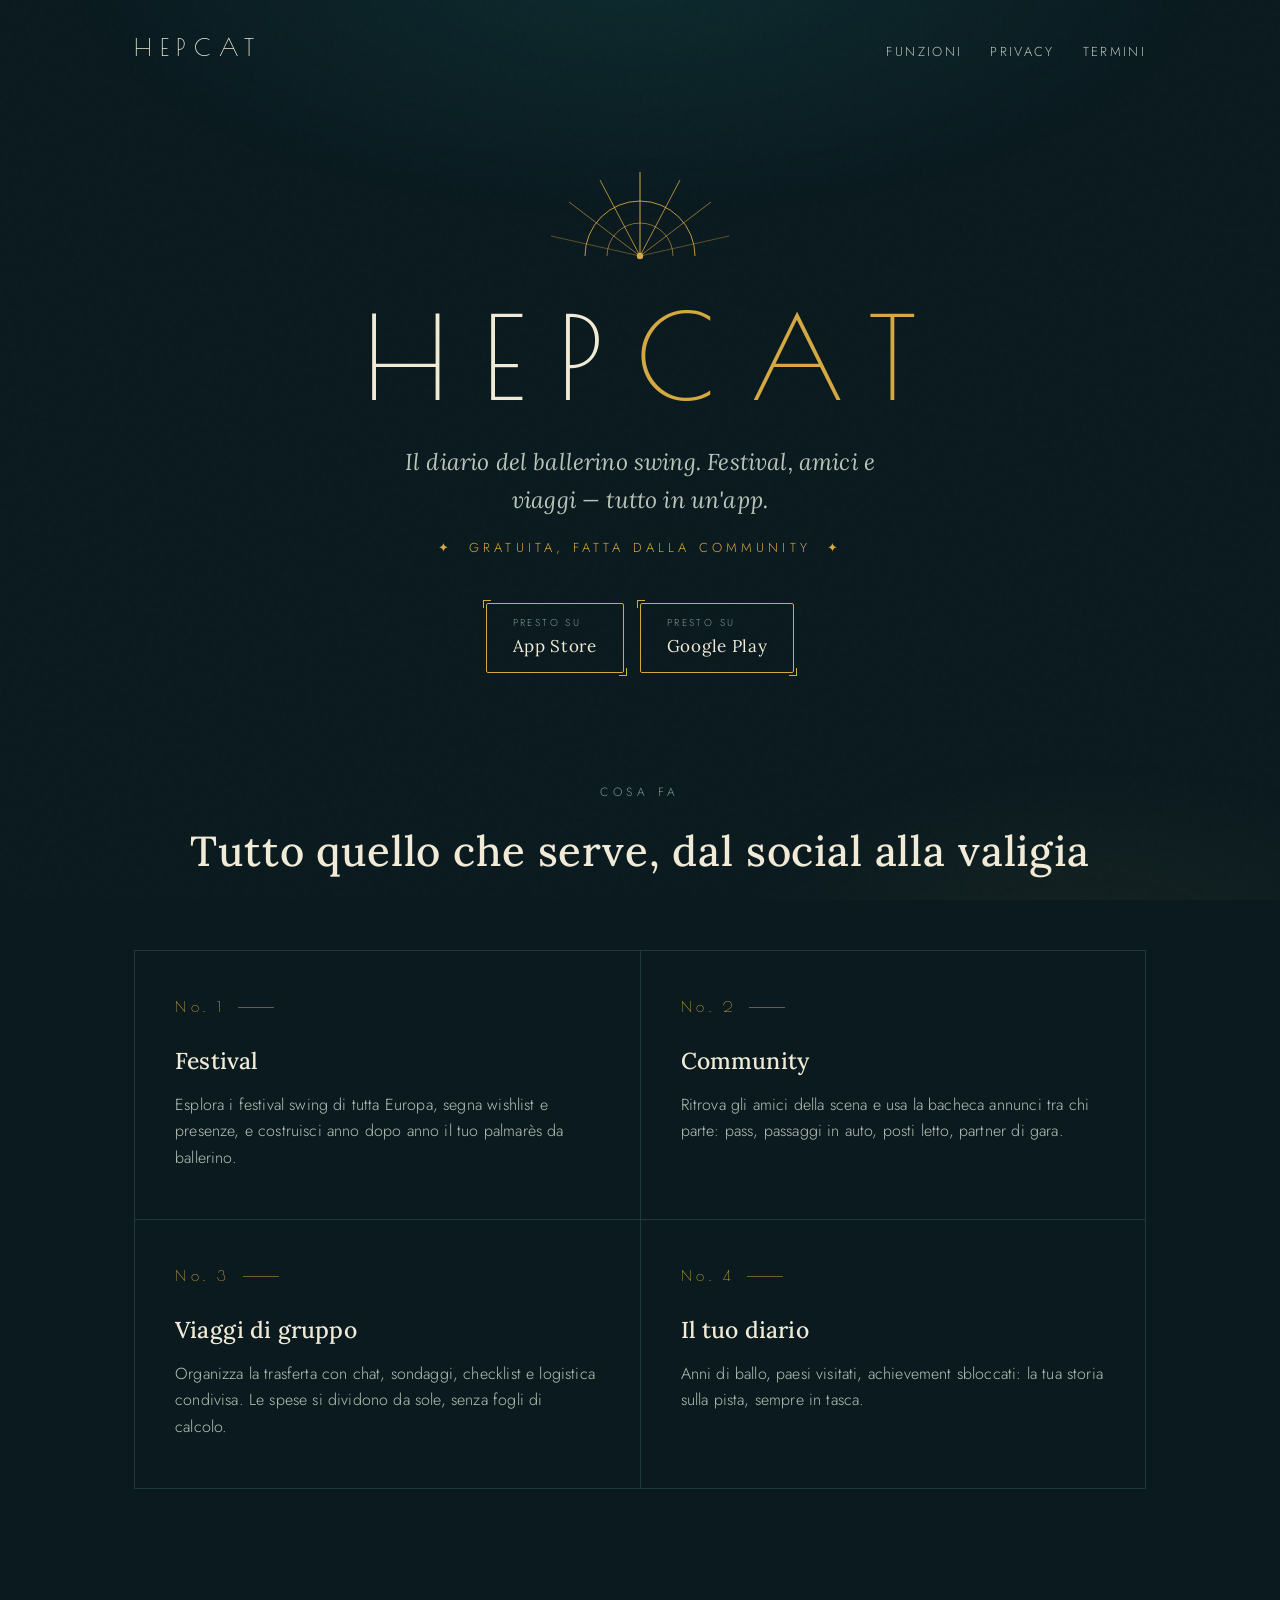
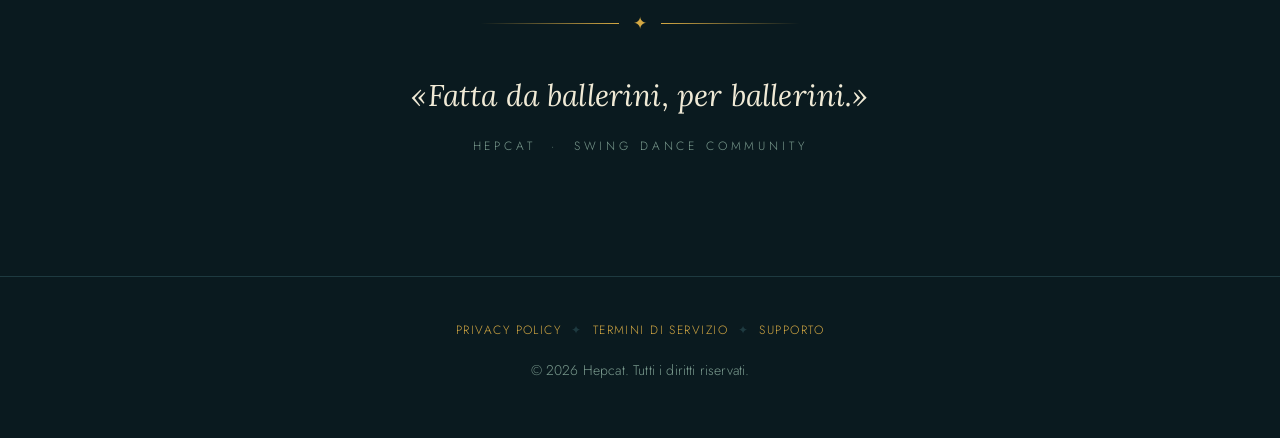
==== index.html @ 4ab06a41 "Sito Hepcat: landing + privacy policy + termini di servizio Pubblicato da swing-log/site (fonte di v" ====
<!doctype html>
<html lang="it">
<head>
	<meta charset="utf-8" />
	<meta name="viewport" content="width=device-width, initial-scale=1" />
	<title>Hepcat — il diario del ballerino swing</title>
	<meta name="description" content="Hepcat è l'app gratuita per la community swing: festival, amici, bacheca annunci e viaggi di gruppo con chat e spese condivise." />
	<link rel="preconnect" href="https://fonts.googleapis.com" />
	<link rel="preconnect" href="https://fonts.gstatic.com" crossorigin />
	<link href="https://fonts.googleapis.com/css2?family=Poiret+One&family=Lora:ital,wght@0,400;0,500;1,400&family=Jost:wght@300;400&display=swap" rel="stylesheet" />
	<link rel="stylesheet" href="assets/style.css" />
</head>
<body>
	<header class="wrap">
		<nav class="nav">
			<a class="nav-brand" href="./">Hepcat</a>
			<div class="nav-links">
				<a href="#funzioni">Funzioni</a>
				<a href="privacy.html">Privacy</a>
				<a href="terms.html">Termini</a>
			</div>
		</nav>
	</header>

	<main>
		<!-- ── Hero ── -->
		<section class="hero wrap">
			<!-- Ventaglio deco: raggi + semicerchi concentrici -->
			<svg class="sunburst" viewBox="0 0 190 96" fill="none" aria-hidden="true">
				<g stroke="#d4a843" stroke-width="1">
					<path d="M95 92 L95 8" />
					<path d="M95 92 L55 16" opacity="0.8" />
					<path d="M95 92 L135 16" opacity="0.8" />
					<path d="M95 92 L24 38" opacity="0.6" />
					<path d="M95 92 L166 38" opacity="0.6" />
					<path d="M95 92 L6 72" opacity="0.4" />
					<path d="M95 92 L184 72" opacity="0.4" />
					<path d="M40 92 A55 55 0 0 1 150 92" opacity="0.9" />
					<path d="M62 92 A33 33 0 0 1 128 92" opacity="0.6" />
				</g>
				<circle cx="95" cy="92" r="3.2" fill="#d4a843" />
			</svg>

			<h1>Hep<span class="gold">cat</span></h1>
			<p class="tagline">Il diario del ballerino swing. Festival, amici e viaggi&nbsp;—&nbsp;tutto in un'app.</p>
			<p class="free-line">✦ &nbsp;Gratuita, fatta dalla community&nbsp; ✦</p>

			<div class="store-badges">
				<!-- TODO: sostituire con i badge ufficiali + link store dopo la pubblicazione -->
				<a class="store-badge" href="#" aria-disabled="true">
					<small>Presto su</small>
					<span>App Store</span>
				</a>
				<a class="store-badge" href="#" aria-disabled="true">
					<small>Presto su</small>
					<span>Google Play</span>
				</a>
			</div>
		</section>

		<!-- ── Funzioni ── -->
		<section id="funzioni" class="wrap">
			<div class="section-head">
				<p class="kicker">Cosa fa</p>
				<h2>Tutto quello che serve, dal social alla valigia</h2>
			</div>

			<div class="features">
				<article class="feature">
					<p class="num">No. 1</p>
					<h3>Festival</h3>
					<p>Esplora i festival swing di tutta Europa, segna wishlist e presenze, e costruisci anno dopo anno il tuo palmarès da ballerino.</p>
				</article>
				<article class="feature">
					<p class="num">No. 2</p>
					<h3>Community</h3>
					<p>Ritrova gli amici della scena e usa la bacheca annunci tra chi parte: pass, passaggi in auto, posti letto, partner di gara.</p>
				</article>
				<article class="feature">
					<p class="num">No. 3</p>
					<h3>Viaggi di gruppo</h3>
					<p>Organizza la trasferta con chat, sondaggi, checklist e logistica condivisa. Le spese si dividono da sole, senza fogli di calcolo.</p>
				</article>
				<article class="feature">
					<p class="num">No. 4</p>
					<h3>Il tuo diario</h3>
					<p>Anni di ballo, paesi visitati, achievement sbloccati: la tua storia sulla pista, sempre in tasca.</p>
				</article>
			</div>
		</section>

		<!-- ── Strip ── -->
		<section class="strip wrap">
			<div class="deco-rule">✦</div>
			<blockquote>«Fatta da ballerini, per ballerini.»</blockquote>
			<p class="who">Hepcat &nbsp;·&nbsp; swing dance community</p>
		</section>
	</main>

	<footer>
		<div class="wrap">
			<div class="footer-links">
				<a href="privacy.html">Privacy Policy</a>
				<span>✦</span>
				<a href="terms.html">Termini di servizio</a>
				<span>✦</span>
				<!-- TODO: sostituire con l'email di supporto definitiva -->
				<a href="mailto:supporto@example.com">Supporto</a>
			</div>
			<p>© 2026 Hepcat. Tutti i diritti riservati.</p>
		</div>
	</footer>
</body>
</html>
---- assets/style.css ----
/* ============================================================
   Hepcat — sito statico (landing + documenti legali)
   Palette "Ottanio & Oro" del design system dell'app.
   Art Deco raffinato: cornici sottili, diamanti, ventagli.
   ============================================================ */

:root {
	--bg: #0a1a1f;
	--card: #0f2a30;
	--surface: #153035;
	--accent: #1a6b6a;
	--accent-light: #2a9d8f;
	--gold: #d4a843;
	--gold-light: #e8c76a;
	--text: #f0ead6;
	--text-secondary: #b8c4b8;
	--muted: #7a9a8e;
	--border: #1e3a40;

	--font-display: 'Poiret One', 'Lora', serif;
	--font-heading: 'Lora', Georgia, serif;
	--font-body: 'Jost', 'Gill Sans', 'Futura', sans-serif;
}

* {
	margin: 0;
	padding: 0;
	box-sizing: border-box;
}

html {
	scroll-behavior: smooth;
}

body {
	background: var(--bg);
	color: var(--text);
	font-family: var(--font-body);
	font-size: 17px;
	line-height: 1.65;
	font-weight: 300;
	letter-spacing: 0.01em;
	-webkit-font-smoothing: antialiased;
}

/* Atmosfera: due aloni ottanio + grana sottile, niente flat color */
body::before {
	content: '';
	position: fixed;
	inset: 0;
	background:
		radial-gradient(ellipse 70% 45% at 50% -5%, rgba(26, 107, 106, 0.22), transparent 65%),
		radial-gradient(ellipse 50% 35% at 85% 105%, rgba(212, 168, 67, 0.06), transparent 60%);
	pointer-events: none;
	z-index: 0;
}

body::after {
	content: '';
	position: fixed;
	inset: 0;
	background-image: url("data:image/svg+xml,%3Csvg viewBox='0 0 200 200' xmlns='http://www.w3.org/2000/svg'%3E%3Cfilter id='n'%3E%3CfeTurbulence type='fractalNoise' baseFrequency='0.9' numOctaves='2'/%3E%3C/filter%3E%3Crect width='100%25' height='100%25' filter='url(%23n)' opacity='0.5'/%3E%3C/svg%3E");
	opacity: 0.035;
	pointer-events: none;
	z-index: 0;
}

main,
header,
footer {
	position: relative;
	z-index: 1;
}

a {
	color: var(--gold);
	text-decoration: none;
	transition: color 0.2s ease;
}

a:hover {
	color: var(--gold-light);
}

::selection {
	background: var(--gold);
	color: var(--bg);
}

.wrap {
	max-width: 1060px;
	margin: 0 auto;
	padding: 0 24px;
}

/* ── Ornamenti deco ──────────────────────────────────────── */

.diamond {
	display: inline-block;
	color: var(--gold);
	font-size: 0.7em;
	vertical-align: 0.15em;
}

.deco-rule {
	display: flex;
	align-items: center;
	gap: 14px;
	margin: 0 auto;
	max-width: 320px;
	color: var(--gold);
}

.deco-rule::before,
.deco-rule::after {
	content: '';
	flex: 1;
	height: 1px;
	background: linear-gradient(to var(--dir, right), transparent, var(--gold));
}

.deco-rule::before {
	--dir: right;
}

.deco-rule::after {
	--dir: left;
}

/* ── Nav ─────────────────────────────────────────────────── */

.nav {
	display: flex;
	align-items: baseline;
	justify-content: space-between;
	padding: 28px 0 0;
}

.nav-brand {
	font-family: var(--font-display);
	font-size: 24px;
	letter-spacing: 0.32em;
	text-transform: uppercase;
	color: var(--text);
}

.nav-brand:hover {
	color: var(--gold-light);
}

.nav-links {
	display: flex;
	gap: 28px;
	font-size: 13px;
	letter-spacing: 0.18em;
	text-transform: uppercase;
}

.nav-links a {
	color: var(--text-secondary);
}

.nav-links a:hover {
	color: var(--gold);
}

/* ── Hero ────────────────────────────────────────────────── */

.hero {
	text-align: center;
	padding: 96px 0 110px;
}

.sunburst {
	width: 190px;
	height: 96px;
	margin: 0 auto 36px;
	display: block;
}

.hero h1 {
	font-family: var(--font-display);
	font-weight: 400;
	font-size: clamp(56px, 11vw, 116px);
	letter-spacing: 0.28em;
	text-transform: uppercase;
	text-indent: 0.28em; /* compensa il letter-spacing finale */
	line-height: 1.05;
	color: var(--text);
	animation: rise 0.9s cubic-bezier(0.2, 0.7, 0.2, 1) both;
}

.hero h1 .gold {
	color: var(--gold);
}

.hero .tagline {
	font-family: var(--font-heading);
	font-style: italic;
	font-size: clamp(18px, 2.6vw, 23px);
	color: var(--text-secondary);
	max-width: 560px;
	margin: 26px auto 0;
	animation: rise 0.9s 0.15s cubic-bezier(0.2, 0.7, 0.2, 1) both;
}

.hero .free-line {
	margin-top: 18px;
	font-size: 13px;
	letter-spacing: 0.32em;
	text-transform: uppercase;
	color: var(--gold);
	animation: rise 0.9s 0.3s cubic-bezier(0.2, 0.7, 0.2, 1) both;
}

.store-badges {
	display: flex;
	justify-content: center;
	gap: 16px;
	margin-top: 44px;
	flex-wrap: wrap;
	animation: rise 0.9s 0.45s cubic-bezier(0.2, 0.7, 0.2, 1) both;
}

.store-badge {
	display: inline-flex;
	flex-direction: column;
	align-items: flex-start;
	gap: 1px;
	border: 1px solid var(--gold);
	border-radius: 2px;
	padding: 11px 26px 12px;
	color: var(--text);
	position: relative;
	transition: background 0.25s ease, transform 0.25s ease;
}

.store-badge small {
	font-size: 10px;
	letter-spacing: 0.24em;
	text-transform: uppercase;
	color: var(--muted);
}

.store-badge span {
	font-family: var(--font-heading);
	font-size: 17px;
	letter-spacing: 0.04em;
}

.store-badge:hover {
	background: rgba(212, 168, 67, 0.08);
	transform: translateY(-2px);
	color: var(--text);
}

/* angolini deco sui badge */
.store-badge::before,
.store-badge::after {
	content: '';
	position: absolute;
	width: 7px;
	height: 7px;
	border: 1px solid var(--gold);
}

.store-badge::before {
	top: -4px;
	left: -4px;
	border-right: none;
	border-bottom: none;
}

.store-badge::after {
	bottom: -4px;
	right: -4px;
	border-left: none;
	border-top: none;
}

@keyframes rise {
	from {
		opacity: 0;
		transform: translateY(18px);
	}
	to {
		opacity: 1;
		transform: translateY(0);
	}
}

/* ── Sezione funzioni ────────────────────────────────────── */

.section-head {
	text-align: center;
	margin-bottom: 64px;
}

.section-head .kicker {
	font-size: 12px;
	letter-spacing: 0.38em;
	text-transform: uppercase;
	color: var(--muted);
	margin-bottom: 14px;
}

.section-head h2 {
	font-family: var(--font-heading);
	font-weight: 500;
	font-size: clamp(30px, 4.5vw, 42px);
	letter-spacing: 0.02em;
}

.features {
	display: grid;
	grid-template-columns: repeat(2, 1fr);
	gap: 1px;
	background: var(--border);
	border: 1px solid var(--border);
	margin-bottom: 120px;
}

.feature {
	background: var(--bg);
	padding: 44px 40px 48px;
	position: relative;
	transition: background 0.3s ease;
}

.feature:hover {
	background: var(--card);
}

.feature .num {
	font-family: var(--font-display);
	font-size: 15px;
	letter-spacing: 0.3em;
	color: var(--gold);
	display: flex;
	align-items: center;
	gap: 12px;
	margin-bottom: 22px;
}

.feature .num::after {
	content: '';
	width: 36px;
	height: 1px;
	background: var(--gold);
	opacity: 0.5;
}

.feature h3 {
	font-family: var(--font-heading);
	font-weight: 500;
	font-size: 23px;
	margin-bottom: 12px;
}

.feature p {
	color: var(--text-secondary);
	font-size: 16px;
}

/* ── Strip citazione ─────────────────────────────────────── */

.strip {
	text-align: center;
	padding: 0 0 120px;
}

.strip blockquote {
	font-family: var(--font-heading);
	font-style: italic;
	font-size: clamp(22px, 3.4vw, 30px);
	color: var(--text);
	max-width: 640px;
	margin: 34px auto 0;
}

.strip .who {
	margin-top: 16px;
	font-size: 12px;
	letter-spacing: 0.32em;
	text-transform: uppercase;
	color: var(--muted);
}

/* ── Footer ──────────────────────────────────────────────── */

footer {
	border-top: 1px solid var(--border);
	padding: 44px 0 56px;
	text-align: center;
	font-size: 14px;
	color: var(--muted);
}

footer .footer-links {
	display: flex;
	justify-content: center;
	gap: 10px;
	flex-wrap: wrap;
	margin-bottom: 18px;
	letter-spacing: 0.12em;
	text-transform: uppercase;
	font-size: 12px;
}

footer .footer-links span {
	color: var(--border);
}

/* ── Pagine documento (privacy / termini) ────────────────── */

.doc {
	max-width: 720px;
	margin: 0 auto;
	padding: 72px 24px 96px;
}

.doc-head {
	text-align: center;
	margin-bottom: 56px;
}

.doc-head .kicker {
	font-size: 12px;
	letter-spacing: 0.38em;
	text-transform: uppercase;
	color: var(--muted);
	margin-bottom: 14px;
}

.doc-head h1 {
	font-family: var(--font-heading);
	font-weight: 500;
	font-size: clamp(30px, 5vw, 40px);
	margin-bottom: 16px;
}

.doc-head .meta {
	font-size: 14px;
	color: var(--muted);
}

.doc h2 {
	font-family: var(--font-heading);
	font-weight: 500;
	font-size: 22px;
	margin: 48px 0 14px;
	display: flex;
	align-items: baseline;
	gap: 12px;
}

.doc h2 .n {
	font-family: var(--font-display);
	color: var(--gold);
	font-size: 16px;
	letter-spacing: 0.1em;
	white-space: nowrap;
}

.doc p,
.doc li {
	color: var(--text-secondary);
	margin-bottom: 12px;
}

.doc ul {
	padding-left: 22px;
	margin-bottom: 14px;
}

.doc li::marker {
	color: var(--gold);
}

.doc strong {
	color: var(--text);
	font-weight: 500;
}

.doc .lang-switch {
	text-align: center;
	font-size: 13px;
	letter-spacing: 0.18em;
	text-transform: uppercase;
	margin-bottom: 8px;
}

.doc .placeholder {
	color: var(--gold-light);
	background: rgba(212, 168, 67, 0.08);
	border: 1px dashed rgba(212, 168, 67, 0.4);
	border-radius: 2px;
	padding: 0 6px;
}

.doc table {
	width: 100%;
	border-collapse: collapse;
	margin: 8px 0 18px;
	font-size: 15px;
}

.doc th,
.doc td {
	text-align: left;
	padding: 10px 12px;
	border: 1px solid var(--border);
	color: var(--text-secondary);
	vertical-align: top;
}

.doc th {
	color: var(--gold);
	font-weight: 400;
	letter-spacing: 0.08em;
	text-transform: uppercase;
	font-size: 12px;
}

/* ── Responsive ──────────────────────────────────────────── */

@media (max-width: 720px) {
	.features {
		grid-template-columns: 1fr;
	}

	.hero {
		padding: 72px 0 84px;
	}

	.nav-links {
		gap: 16px;
	}
}
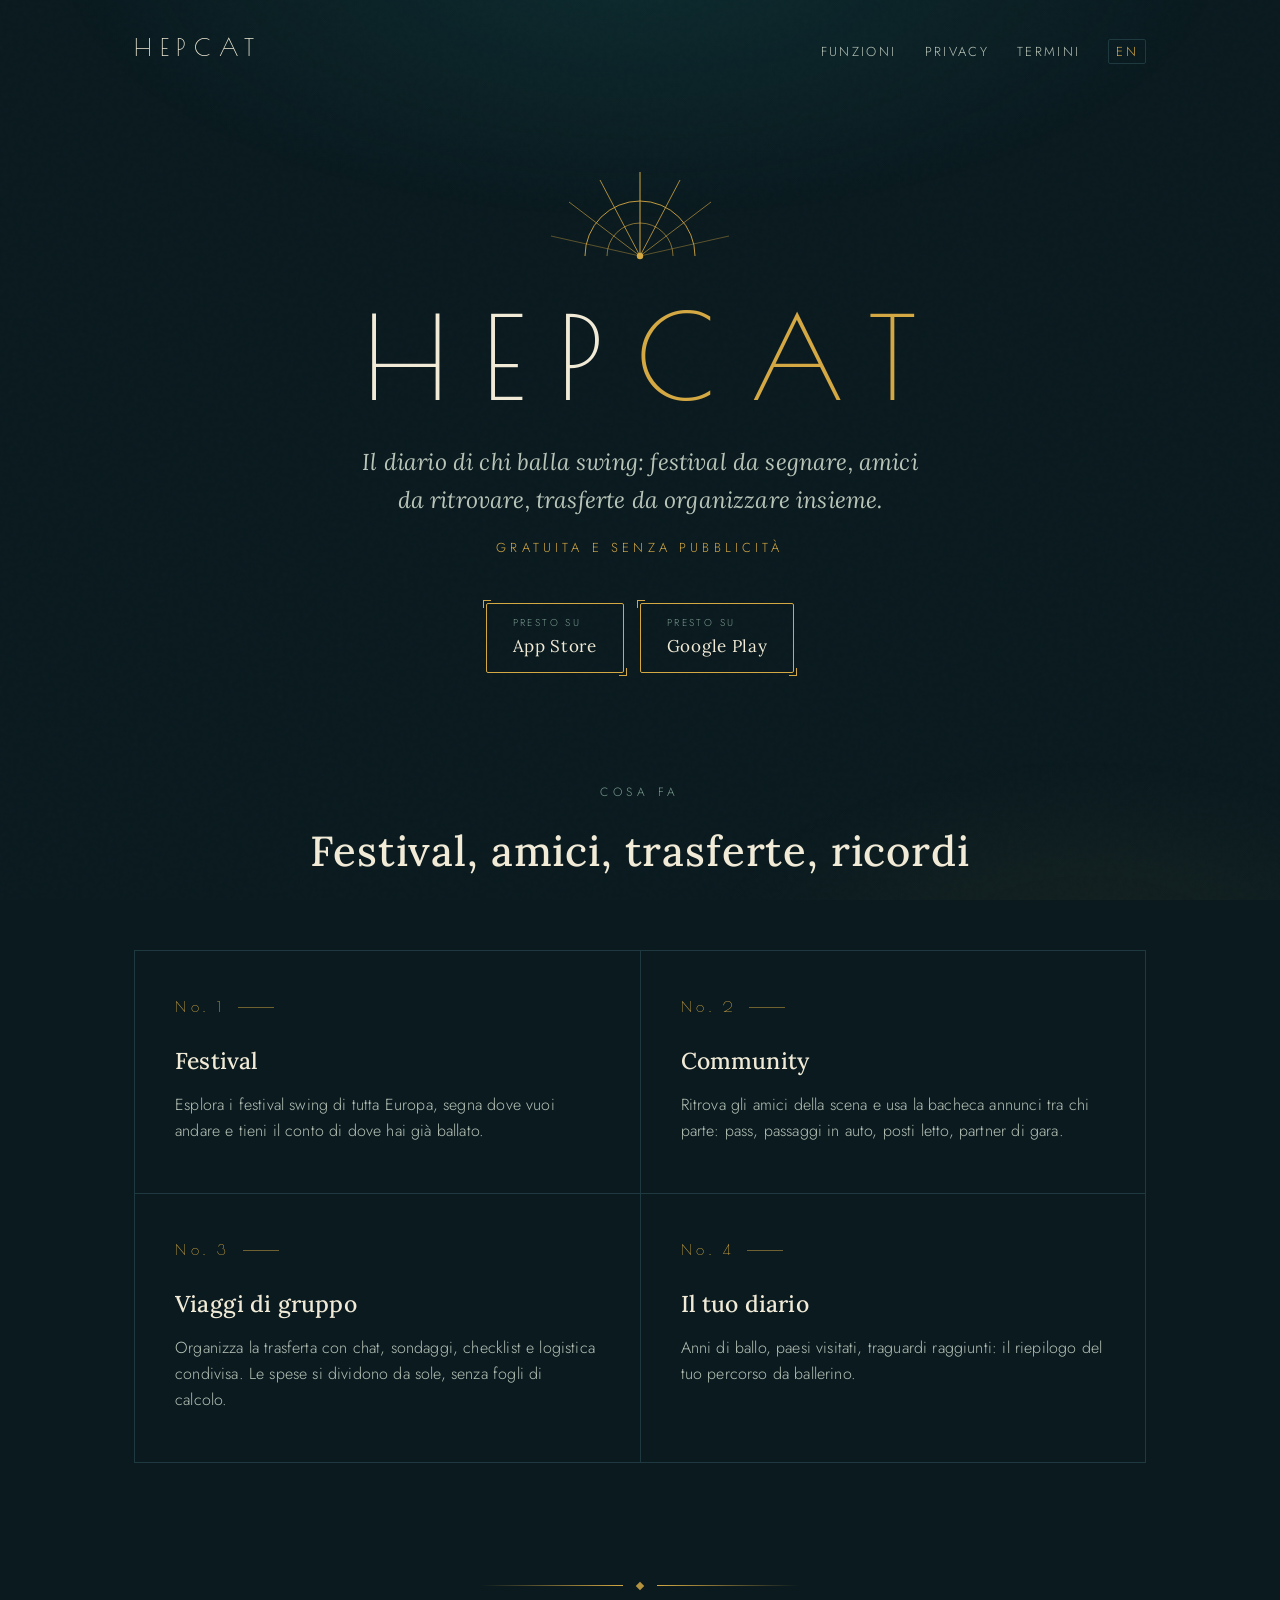
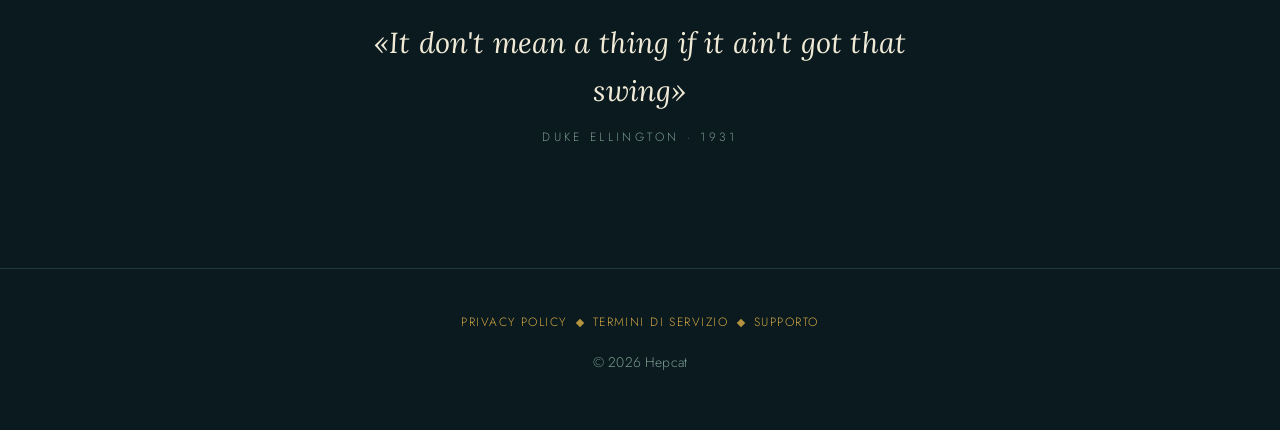
==== commit 50749fac: "[SEO] Open Graph/Twitter card, hreflang IT/EN, sitemap, robots, JSON-LD Aggiunge igiene SEO/social w" ====
--- a/index.html
+++ b/index.html
@@ -5,10 +5,58 @@
 	<meta name="viewport" content="width=device-width, initial-scale=1" />
 	<title>Hepcat — il diario del ballerino swing</title>
 	<meta name="description" content="Hepcat è l'app gratuita per la community swing: festival, amici, bacheca annunci e viaggi di gruppo con chat e spese condivise." />
+	<!-- SEO / condivisione social -->
+	<link rel="canonical" href="https://hepcatapp.com/" />
+	<link rel="alternate" hreflang="it" href="https://hepcatapp.com/" />
+	<link rel="alternate" hreflang="en" href="https://hepcatapp.com/index-en.html" />
+	<link rel="alternate" hreflang="x-default" href="https://hepcatapp.com/" />
+	<meta property="og:type" content="website" />
+	<meta property="og:site_name" content="Hepcat" />
+	<meta property="og:locale" content="it_IT" />
+	<meta property="og:locale:alternate" content="en_US" />
+	<meta property="og:title" content="Hepcat — il diario del ballerino swing" />
+	<meta property="og:description" content="L'app gratuita per la community swing: festival, amici, bacheca annunci e viaggi di gruppo con chat e spese condivise." />
+	<meta property="og:url" content="https://hepcatapp.com/" />
+	<meta property="og:image" content="https://hepcatapp.com/og-image.png" />
+	<meta property="og:image:width" content="1200" />
+	<meta property="og:image:height" content="630" />
+	<meta property="og:image:alt" content="Hepcat — il diario del ballerino swing" />
+	<meta name="twitter:card" content="summary_large_image" />
+	<meta name="twitter:title" content="Hepcat — il diario del ballerino swing" />
+	<meta name="twitter:description" content="L'app gratuita per la community swing: festival, amici, bacheca annunci e viaggi di gruppo." />
+	<meta name="twitter:image" content="https://hepcatapp.com/og-image.png" />
 	<link rel="preconnect" href="https://fonts.googleapis.com" />
 	<link rel="preconnect" href="https://fonts.gstatic.com" crossorigin />
 	<link href="https://fonts.googleapis.com/css2?family=Poiret+One&family=Lora:ital,wght@0,400;0,500;1,400&family=Jost:wght@300;400&display=swap" rel="stylesheet" />
 	<link rel="stylesheet" href="assets/style.css" />
+	<link rel="icon" type="image/svg+xml" href="favicon.svg" />
+	<link rel="icon" type="image/png" sizes="32x32" href="favicon.png" />
+	<link rel="apple-touch-icon" href="apple-touch-icon.png" />
+	<script type="application/ld+json">
+	{
+		"@context": "https://schema.org",
+		"@graph": [
+			{
+				"@type": "WebSite",
+				"@id": "https://hepcatapp.com/#website",
+				"url": "https://hepcatapp.com/",
+				"name": "Hepcat",
+				"inLanguage": "it",
+				"description": "L'app gratuita per la community swing: festival, amici, bacheca annunci e viaggi di gruppo."
+			},
+			{
+				"@type": "SoftwareApplication",
+				"name": "Hepcat",
+				"applicationCategory": "LifestyleApplication",
+				"operatingSystem": "iOS, Android",
+				"inLanguage": ["it", "en"],
+				"description": "Il diario del ballerino swing: festival, amici, bacheca annunci e viaggi di gruppo con chat e spese condivise.",
+				"image": "https://hepcatapp.com/og-image.png",
+				"offers": { "@type": "Offer", "price": "0", "priceCurrency": "EUR" }
+			}
+		]
+	}
+	</script>
 </head>
 <body>
 	<header class="wrap">
@@ -18,6 +66,7 @@
 				<a href="#funzioni">Funzioni</a>
 				<a href="privacy.html">Privacy</a>
 				<a href="terms.html">Termini</a>
+				<a href="index-en.html" class="nav-lang">EN</a>
 			</div>
 		</nav>
 	</header>
@@ -42,8 +91,8 @@
 			</svg>
 
 			<h1>Hep<span class="gold">cat</span></h1>
-			<p class="tagline">Il diario del ballerino swing. Festival, amici e viaggi&nbsp;—&nbsp;tutto in un'app.</p>
-			<p class="free-line">✦ &nbsp;Gratuita, fatta dalla community&nbsp; ✦</p>
+			<p class="tagline">Il diario di chi balla swing: festival da segnare, amici da ritrovare, trasferte da organizzare insieme.</p>
+			<p class="free-line">Gratuita e senza pubblicità</p>
 
 			<div class="store-badges">
 				<!-- TODO: sostituire con i badge ufficiali + link store dopo la pubblicazione -->
@@ -62,14 +111,14 @@
 		<section id="funzioni" class="wrap">
 			<div class="section-head">
 				<p class="kicker">Cosa fa</p>
-				<h2>Tutto quello che serve, dal social alla valigia</h2>
+				<h2>Festival, amici, trasferte, ricordi</h2>
 			</div>
 
 			<div class="features">
 				<article class="feature">
 					<p class="num">No. 1</p>
 					<h3>Festival</h3>
-					<p>Esplora i festival swing di tutta Europa, segna wishlist e presenze, e costruisci anno dopo anno il tuo palmarès da ballerino.</p>
+					<p>Esplora i festival swing di tutta Europa, segna dove vuoi andare e tieni il conto di dove hai già ballato.</p>
 				</article>
 				<article class="feature">
 					<p class="num">No. 2</p>
@@ -84,16 +133,16 @@
 				<article class="feature">
 					<p class="num">No. 4</p>
 					<h3>Il tuo diario</h3>
-					<p>Anni di ballo, paesi visitati, achievement sbloccati: la tua storia sulla pista, sempre in tasca.</p>
+					<p>Anni di ballo, paesi visitati, traguardi raggiunti: il riepilogo del tuo percorso da ballerino.</p>
 				</article>
 			</div>
 		</section>
 
-		<!-- ── Strip ── -->
+		<!-- ── Chiusura ── -->
 		<section class="strip wrap">
-			<div class="deco-rule">✦</div>
-			<blockquote>«Fatta da ballerini, per ballerini.»</blockquote>
-			<p class="who">Hepcat &nbsp;·&nbsp; swing dance community</p>
+			<div class="deco-rule"><span class="diamond"></span></div>
+			<blockquote class="quote">«It don't mean a thing if it ain't got that swing»</blockquote>
+			<p class="cite">Duke Ellington · 1931</p>
 		</section>
 	</main>
 
@@ -101,13 +150,12 @@
 		<div class="wrap">
 			<div class="footer-links">
 				<a href="privacy.html">Privacy Policy</a>
-				<span>✦</span>
+				<span class="diamond"></span>
 				<a href="terms.html">Termini di servizio</a>
-				<span>✦</span>
-				<!-- TODO: sostituire con l'email di supporto definitiva -->
-				<a href="mailto:supporto@example.com">Supporto</a>
+				<span class="diamond"></span>
+				<a href="mailto:info@hepcatapp.com">Supporto</a>
 			</div>
-			<p>© 2026 Hepcat. Tutti i diritti riservati.</p>
+			<p>© 2026 Hepcat</p>
 		</div>
 	</footer>
 </body>
--- a/assets/style.css
+++ b/assets/style.css
@@ -95,11 +95,15 @@
 
 /* ── Ornamenti deco ──────────────────────────────────────── */
 
+/* Diamante Art Deco: quadrato ruotato, non una stella-sparkle. */
 .diamond {
 	display: inline-block;
-	color: var(--gold);
-	font-size: 0.7em;
-	vertical-align: 0.15em;
+	width: 6px;
+	height: 6px;
+	flex: none;
+	background: var(--gold);
+	transform: rotate(45deg);
+	opacity: 0.85;
 }
 
 .deco-rule {
@@ -150,6 +154,7 @@
 
 .nav-links {
 	display: flex;
+	align-items: center;
 	gap: 28px;
 	font-size: 13px;
 	letter-spacing: 0.18em;
@@ -162,6 +167,18 @@
 
 .nav-links a:hover {
 	color: var(--gold);
+}
+
+/* Toggle lingua (EN/IT) nel menu */
+.nav-links .nav-lang {
+	color: var(--gold);
+	border: 1px solid var(--border);
+	border-radius: 2px;
+	padding: 1px 7px;
+}
+
+.nav-links .nav-lang:hover {
+	border-color: var(--gold);
 }
 
 /* ── Hero ────────────────────────────────────────────────── */
@@ -362,26 +379,26 @@
 	font-size: 16px;
 }
 
-/* ── Strip citazione ─────────────────────────────────────── */
+/* ── Chiusura ─────────────────────────────────────────────── */
 
 .strip {
 	text-align: center;
 	padding: 0 0 120px;
 }
 
-.strip blockquote {
+.strip .quote {
 	font-family: var(--font-heading);
 	font-style: italic;
-	font-size: clamp(22px, 3.4vw, 30px);
-	color: var(--text);
-	max-width: 640px;
-	margin: 34px auto 0;
-}
-
-.strip .who {
-	margin-top: 16px;
+	font-size: clamp(21px, 3.2vw, 29px);
+	color: var(--text);
+	max-width: 620px;
+	margin: 30px auto 0;
+}
+
+.strip .cite {
+	margin-top: 14px;
 	font-size: 12px;
-	letter-spacing: 0.32em;
+	letter-spacing: 0.28em;
 	text-transform: uppercase;
 	color: var(--muted);
 }
@@ -399,6 +416,7 @@
 footer .footer-links {
 	display: flex;
 	justify-content: center;
+	align-items: center;
 	gap: 10px;
 	flex-wrap: wrap;
 	margin-bottom: 18px;
@@ -480,22 +498,6 @@
 .doc strong {
 	color: var(--text);
 	font-weight: 500;
-}
-
-.doc .lang-switch {
-	text-align: center;
-	font-size: 13px;
-	letter-spacing: 0.18em;
-	text-transform: uppercase;
-	margin-bottom: 8px;
-}
-
-.doc .placeholder {
-	color: var(--gold-light);
-	background: rgba(212, 168, 67, 0.08);
-	border: 1px dashed rgba(212, 168, 67, 0.4);
-	border-radius: 2px;
-	padding: 0 6px;
 }
 
 .doc table {
